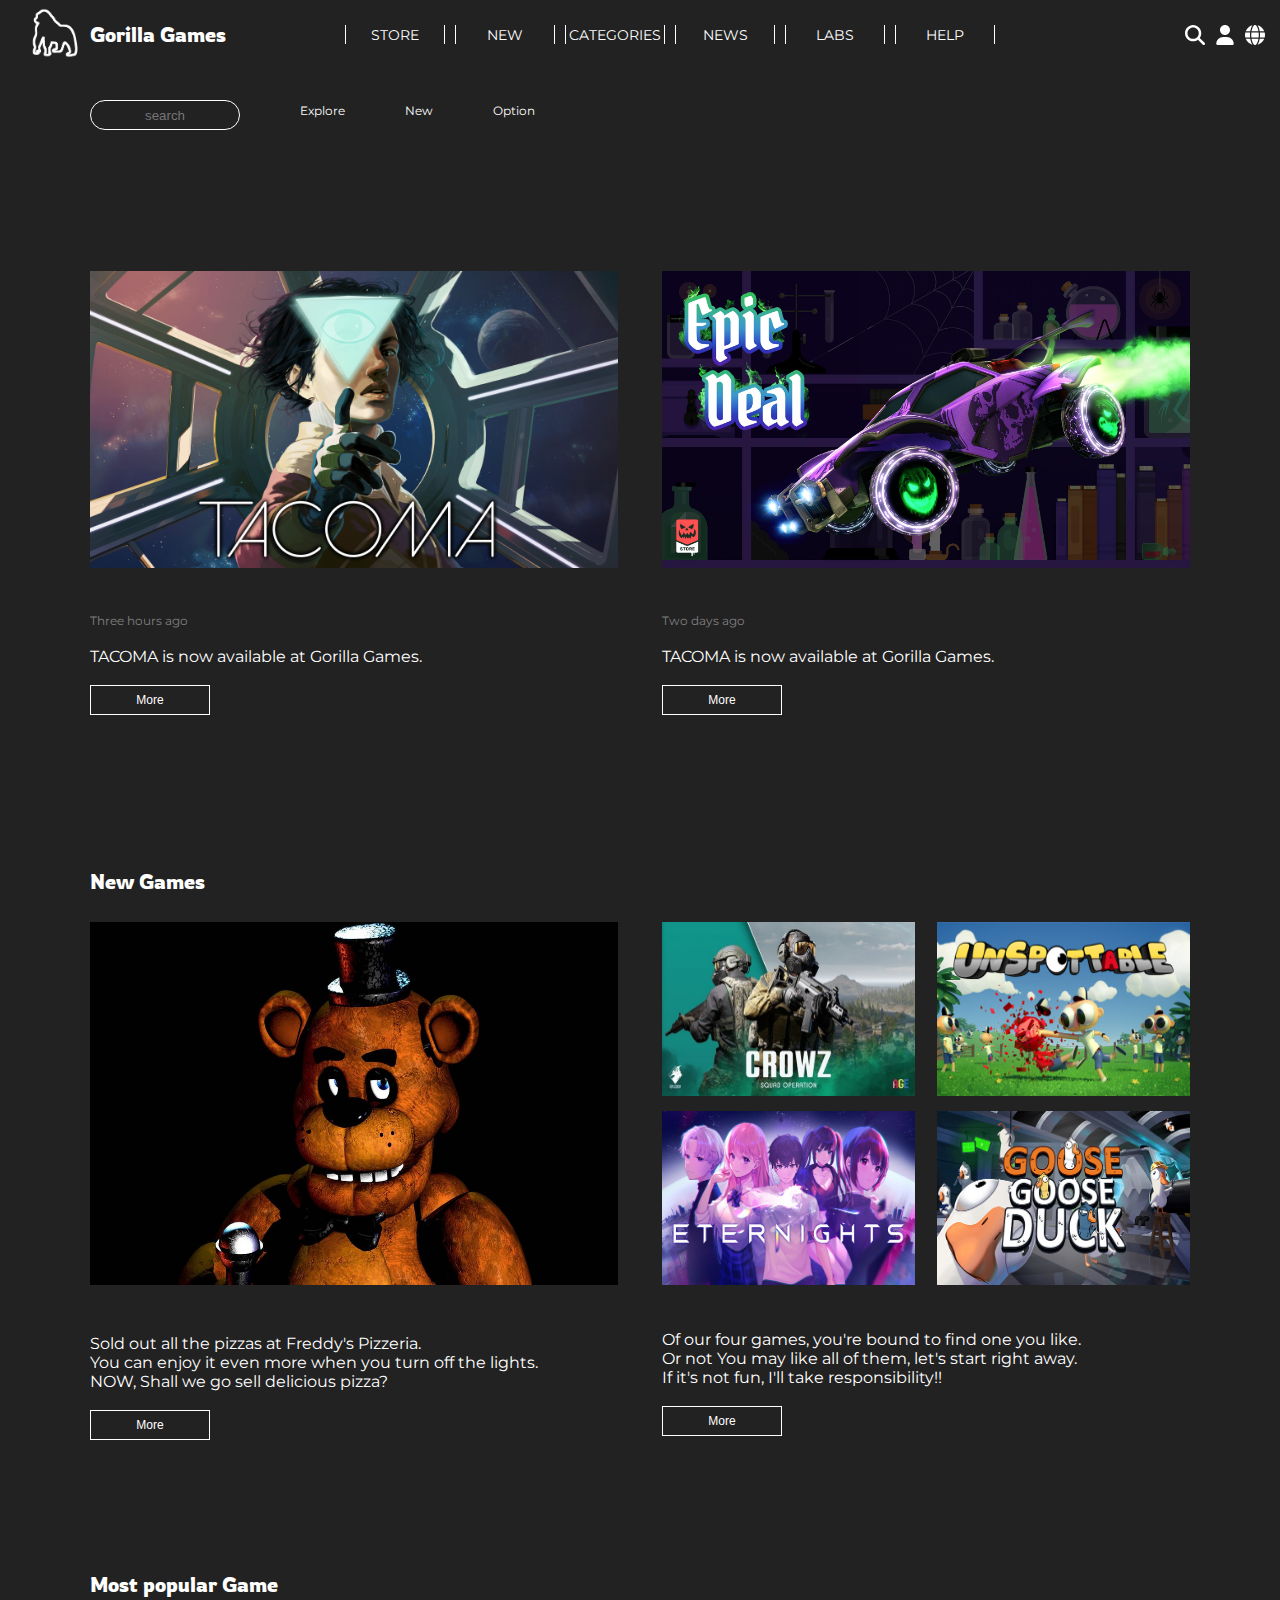
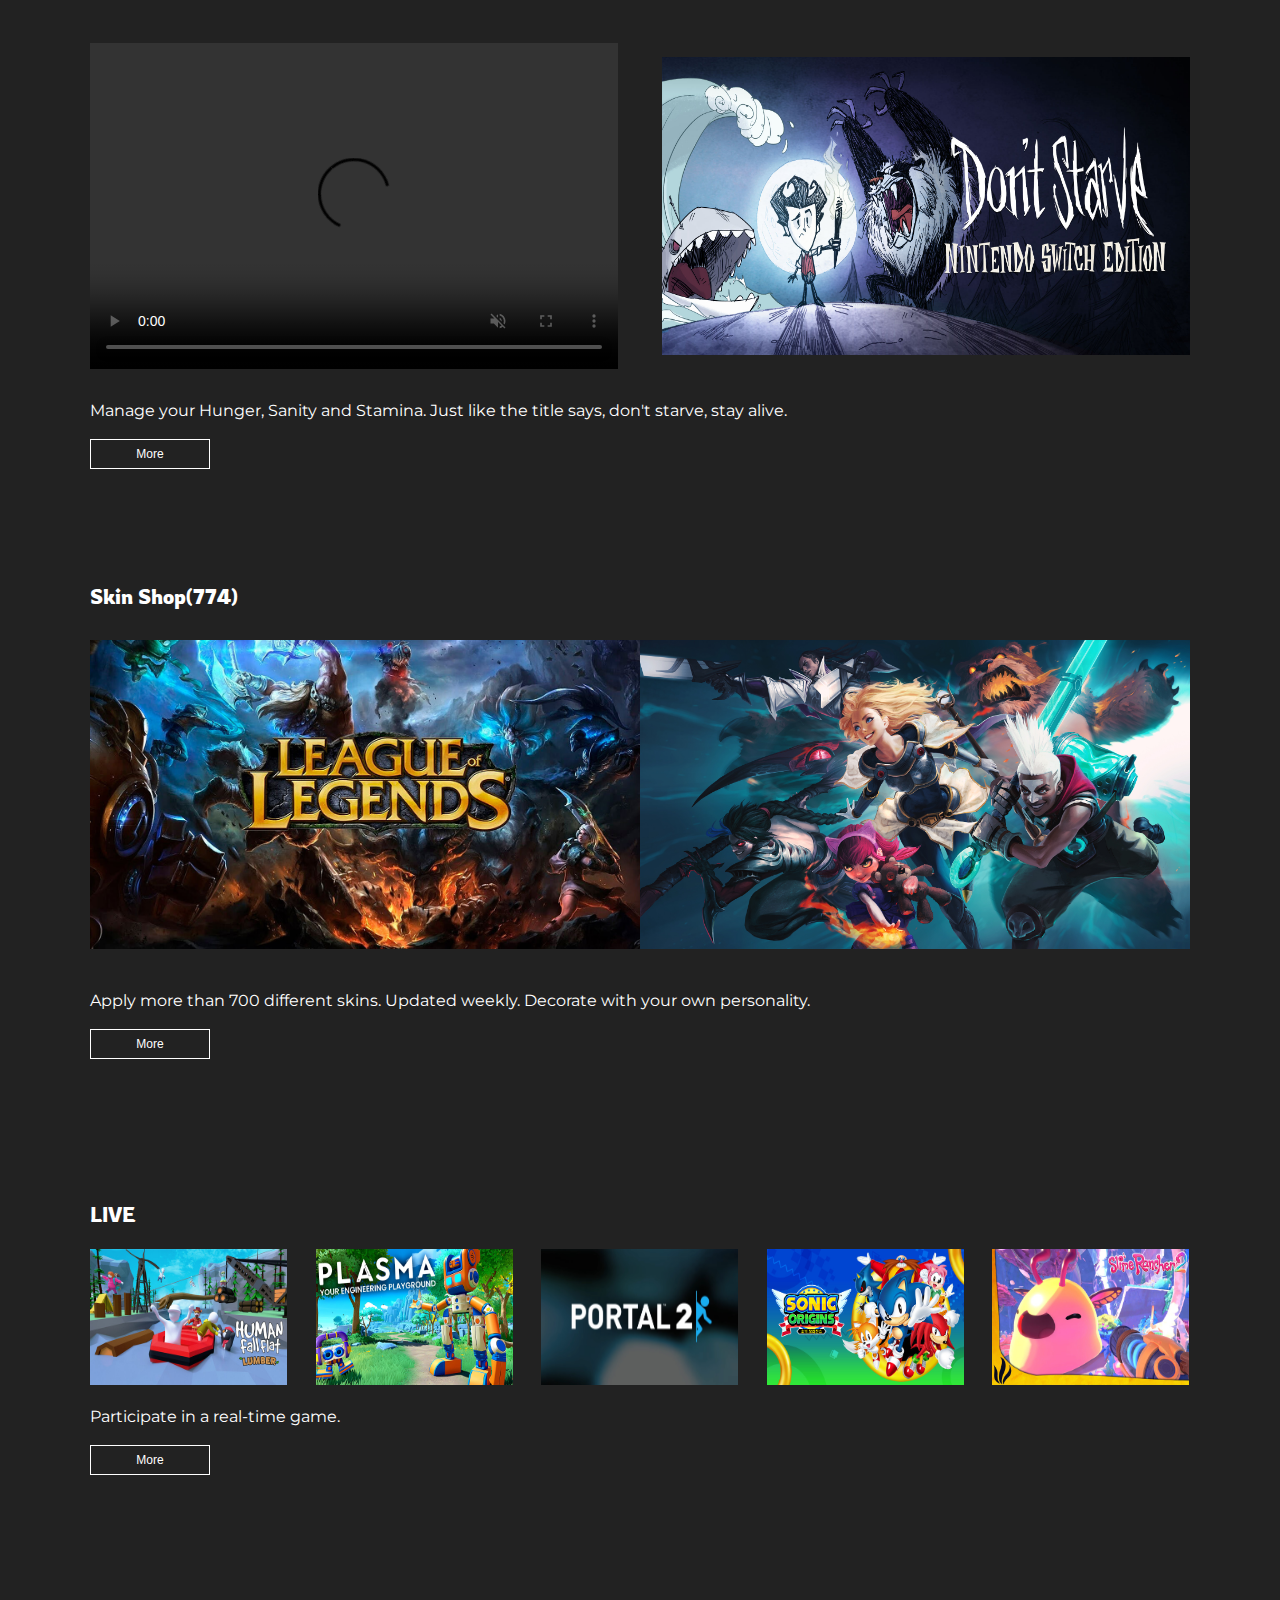
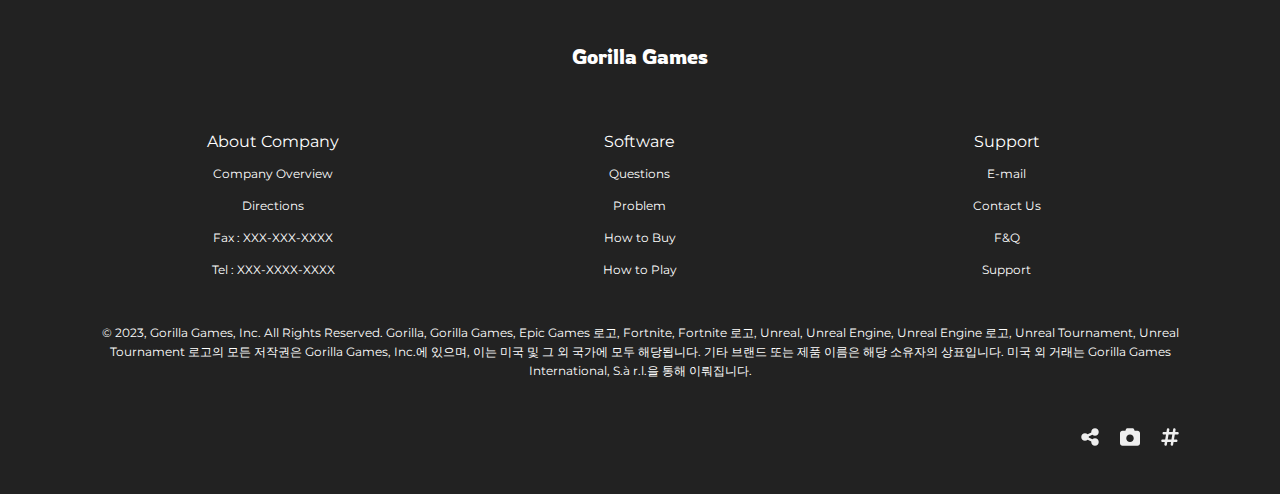
==== index.html @ e93c0b6e "20230203-2" ====
<!DOCTYPE html>
<html lang="en">

<head>
    <meta charset="UTF-8">
    <meta http-equiv="X-UA-Compatible" content="IE=edge">
    <meta name="viewport" content="width=device-width, initial-scale=1.0">
    <title>Gorilla News</title>
    <link rel="preconnect" href="https://fonts.googleapis.com">
    <link rel="preconnect" href="https://fonts.gstatic.com" crossorigin>
    <link href="https://fonts.googleapis.com/css2?family=Montserrat&display=swap" rel="stylesheet">
    <link rel="stylesheet" href="./team.css/sub_news_max_320.css">
    <link rel="stylesheet" href="./team.css/sub_news_min_321.css">
    <link rel="stylesheet" href="./team.css/sub_news_min_600.css">
    <link rel="stylesheet" href="./team.css/sub_news.css">
    <link rel="stylesheet" href="team.css/sud.css">
    <link rel="stylesheet" href="./team.css/common.css">
    <script src="https://ajax.aspnetcdn.com/ajax/jQuery/jquery-3.6.0.min.js"></script>
    <script src="js/sub1.js"></script>
</head>

<body>

    <header>
        <div id="headerlogo">
            <a href="#" >
                <img src="img/logoo.png" alt="gorilla" id="logo">
            </a>
            <a href="#" >
                <p class="head_20 logotitle">Gorilla Games</p>
            </a>
        </div>
        <ul>
            <li class="topmenu">
                <a href="#" class="mainW_16 hoverB">STORE</a>
            </li>
            <li  class="topmenu">
                <a href="#" class="mainW_16 hoverB">NEW</a>
                <ul class="hiddenmenu mainB_16">
                    <li>Sale</li>
                    <li>Event</li>
                    <li>Recommend</li>
                </ul>
            </li>
            <li class="topmenu">
                <a href="#" class="mainW_16 hoverB">CATEGORIES</a>
                <ul class="hiddenmenu mainB_16">
                    <li>2D</li>
                    <li>3D</li> 
                    <li>Action</li>
                    <li>RPG</li>
                    <li>Casual</li>
                    <li>Simulation</li>
                    <li>SNG</li>
                    <li>TCG</li>
                    <li>AOS</li>
                </ul>
            </li>
            <li class="topmenu">
                <a href="#" class="mainW_16 hoverB">NEWS</a>
            </li>
            <li class="topmenu">
                <a href="#" class="mainW_16 hoverB">LABS</a>
            </li>
            <li class="topmenu">
                <a href="#" class="mainW_16 hoverB">HELP</a>
                <ul class="hiddenmenu mainB_16">
                    <li>Contact us</li>
                    <li>E-mail</li>
                    <li>Support</li>
                </ul>
            </li>
        </ul>


        <div id="headericon">
            <svg xmlns="http://www.w3.org/2000/svg" viewBox="0 0 512 512"><!--! Font Awesome Pro 6.2.1 by @fontawesome - https://fontawesome.com License - https://fontawesome.com/license (Commercial License) Copyright 2022 Fonticons, Inc. --><path d="M352 256c0 22.2-1.2 43.6-3.3 64H163.3c-2.2-20.4-3.3-41.8-3.3-64s1.2-43.6 3.3-64H348.7c2.2 20.4 3.3 41.8 3.3 64zm28.8-64H503.9c5.3 20.5 8.1 41.9 8.1 64s-2.8 43.5-8.1 64H380.8c2.1-20.6 3.2-42 3.2-64s-1.1-43.4-3.2-64zm112.6-32H376.7c-10-63.9-29.8-117.4-55.3-151.6c78.3 20.7 142 77.5 171.9 151.6zm-149.1 0H167.7c6.1-36.4 15.5-68.6 27-94.7c10.5-23.6 22.2-40.7 33.5-51.5C239.4 3.2 248.7 0 256 0s16.6 3.2 27.8 13.8c11.3 10.8 23 27.9 33.5 51.5c11.6 26 21 58.2 27 94.7zm-209 0H18.6C48.6 85.9 112.2 29.1 190.6 8.4C165.1 42.6 145.3 96.1 135.3 160zM8.1 192H131.2c-2.1 20.6-3.2 42-3.2 64s1.1 43.4 3.2 64H8.1C2.8 299.5 0 278.1 0 256s2.8-43.5 8.1-64zM194.7 446.6c-11.6-26-20.9-58.2-27-94.6H344.3c-6.1 36.4-15.5 68.6-27 94.6c-10.5 23.6-22.2 40.7-33.5 51.5C272.6 508.8 263.3 512 256 512s-16.6-3.2-27.8-13.8c-11.3-10.8-23-27.9-33.5-51.5zM135.3 352c10 63.9 29.8 117.4 55.3 151.6C112.2 482.9 48.6 426.1 18.6 352H135.3zm358.1 0c-30 74.1-93.6 130.9-171.9 151.6c25.5-34.2 45.2-87.7 55.3-151.6H493.4z"/></svg>
            <svg xmlns="http://www.w3.org/2000/svg" viewBox="0 0 448 512"><!--! Font Awesome Pro 6.2.1 by @fontawesome - https://fontawesome.com License - https://fontawesome.com/license (Commercial License) Copyright 2022 Fonticons, Inc. --><path d="M224 256c70.7 0 128-57.3 128-128S294.7 0 224 0S96 57.3 96 128s57.3 128 128 128zm-45.7 48C79.8 304 0 383.8 0 482.3C0 498.7 13.3 512 29.7 512H418.3c16.4 0 29.7-13.3 29.7-29.7C448 383.8 368.2 304 269.7 304H178.3z"/></svg>
            <svg xmlns="http://www.w3.org/2000/svg" viewBox="0 0 512 512"><!--! Font Awesome Pro 6.2.1 by @fontawesome - https://fontawesome.com License - https://fontawesome.com/license (Commercial License) Copyright 2022 Fonticons, Inc. --><path d="M416 208c0 45.9-14.9 88.3-40 122.7L502.6 457.4c12.5 12.5 12.5 32.8 0 45.3s-32.8 12.5-45.3 0L330.7 376c-34.4 25.2-76.8 40-122.7 40C93.1 416 0 322.9 0 208S93.1 0 208 0S416 93.1 416 208zM208 352c79.5 0 144-64.5 144-144s-64.5-144-144-144S64 128.5 64 208s64.5 144 144 144z"/></svg>
        </div>
        <div id="minimenu">
            <div>
                <img src="img/Hicon1.png" alt="home">
                <p class="mainW_12">HOME</p>
            </div>
            <div>
                <img src="img/Hicon14.png" alt="home">
                <p class="mainW_12">SHOP</p>
            </div>
            <div>
                <img src="img/Hicon8.png" alt="home">
                <p class="mainBl_12">NEWS</p>
            </div>
            <div>   
                <img src="img/Hicon4.png" alt="home">
                <p class="mainW_12">SETTING</p>
            </div>
            <div>   
                <img src="img/Hicon12.png" alt="home">
                <p class="mainW_12">MENU</p>
            </div>
        </div>

    </header>

    <div id="event">
        <div class="container">

            
     
        <!-- 게임 타이틀 -->
        <div id="sec1">
            <div class="sec1div1">
                <div>
                    <input type="text" placeholder="search">
                    <ul>
                        <li><a href="#" class="mainW_12">Explore</a></li>
                        <li><a href="#" class="mainW_12">New</a></li>
                        <li><a href="#" class="mainW_12">Option</a></li>
                    </ul>
                </div>
                
        </div>

       
           
            
            <div id="arr">
                <article><img src="img/game1.jpg" alt="">
                    <p>Three hours ago</p> <br>
                    <span>TACOMA is now available at Gorilla Games.</span> <br> <br>
                    <div class="mspan">
                    <button>More</button>
                </div>
                </article>

                <article> <img src="img/game2.jpg" alt="">
                    <p>Two days ago</p> <br>
                    <span>TACOMA is now available at Gorilla Games.</span> <br> <br>
                    <div class="mspan">
                        <button>More</button>
                    </div>
                </article>
            </div>
        </div>

    </div>
    </div>
    <div id="box">
        <div class="container1">
            <!--  -->
            <div class="ex">
                <div class="exp">
                    New Games
                </div>
                <div class="ex1">
                    <img src="img/ex2.jpg" alt="">
                    <div class="expp">Sold out all the pizzas at Freddy's Pizzeria.
                        <br>You can enjoy it even more when you turn off the lights. <br> NOW, Shall we go sell delicious pizza?
                        <br><br><button>More</button>
                    </div>
                </div>
            
                <div class="exx">
                    <ul>
                        <li><img src="img/gun.jpg" alt=""></li>
                        <li><img src="img/h.jpg" alt=""></li>
                        <li><img src="img/hh.jpg" alt=""></li>
                        <li><img src="img/ggd.jpg" alt=""></li>
                    </ul>
                    <div class="expp"> Of our four games, you're bound to find one you like. <br> Or not
                        You may like all of them, let's start right away. <br> If it's not fun, I'll take
                        responsibility!!<br><br><button>More</button> </div>
            
                </div>
            
            </div>
            <!-- 굶지마 -->
         
            <div class="Ex">
                <div class="Exp">
                    Most popular Game
               </div>
          
               <div class="video">
                <video src="video/Don'tStarveTogether.mp4" loop muted autoplay controls></video>
                <div class="dont">
                    <img src="img/dont.jpg" alt="">
                </div>
                </div>
                <div class="Expp">
                    Manage your Hunger, Sanity and Stamina.
                    Just like the title says, don't starve, stay alive.
                     <br><br><button>More</button></div>
            </div>

            <!-- skin -->
            <div class="Ec">
            <P>Skin Shop(774)</P>
            <div class="EX">
                <div class="skin"><img src="img/skin.jpg" alt=""></div>
                <div class="skin2"><img src="img/skin2.jpg" alt=""></div>
                
            </div>
          <div class="Ecpp">Apply more than 700 different skins.
               Updated weekly. Decorate with your own personality.  <br><br><button>More</button></div> 
             </div>
            <!--  featured stream -->

            <div class="aaa">
            
            <div class="Fs">
               <p> LIVE</p>
                <div><img src="img/fall.jpg" alt=""></div>
                <!-- <p>Live:TEKKEN7 SEASON4</p> -->
             
                   

                
                <div ><img src="img/plas.jpg" alt=""></div>
                <!-- <p>Live:Monster Hunter</p> -->
                <div><img src="img/portal.jpeg" alt=""></div>
                <!-- <p>Live:Horizon Zero DAWN</p> -->
                <div><img src="img/so.jpg" alt=""></div>
                <!-- <p>Live:The Crew Tm2 RACE</p> -->
                <div ><img src="img/slime.jpg" alt=""></div>
                <!-- <p>Live:EA SPORTS FIFA22</p> -->
            </div>
            </div>
           <div class="Lpp">Participate in a real-time game. <br><br><button>More</button></div>
        </div>
        </div>
        </div>
    </div>

 <!-- 푸터 -->
 <footer>
    <div>
        <div>
            <span class="head_20">Gorilla Games</span>
        </div>
        <ul class="mainW_16">
            <li>About Company
                <ul class="mainW_12">
                    <li class="hoverB">Company Overview</li>
                    <li class="hoverB">Directions</li>
                    <li>Fax : XXX-XXX-XXXX</li>
                    <li>Tel : XXX-XXXX-XXXX</li>
                </ul>
            </li>
            <li>Software
                <ul class="mainW_12">
                    <li class="hoverB">Questions</li>
                    <li class="hoverB">Problem</li>
                    <li class="hoverB">How to Buy</li>
                    <li class="hoverB">How to Play</li>
                </ul>
            </li>
            <li>Support
                <ul class="mainW_12">
                    <li class="hoverB">E-mail</li>
                    <li class="hoverB">Contact Us</li>
                    <li class="hoverB">F&Q</li>
                    <li class="hoverB">Support</li>
                </ul>
            </li>
        </ul>
        <p class="mainW_12">© 2023, Gorilla Games, Inc. All Rights Reserved. Gorilla, Gorilla Games, Epic Games 로고, Fortnite, Fortnite 로고, Unreal, Unreal Engine, Unreal Engine 로고, Unreal Tournament, Unreal Tournament 로고의 모든 저작권은 Gorilla Games, Inc.에 있으며, 이는 미국 및 그 외 국가에 모두 해당됩니다. 기타 브랜드 또는 제품 이름은 해당 소유자의 상표입니다. 미국 외 거래는 Gorilla Games International, S.à r.l.을 통해 이뤄집니다.   </p>
        <div>
            <svg xmlns="http://www.w3.org/2000/svg" viewBox="0 0 448 512"><!--! Font Awesome Pro 6.2.1 by @fontawesome - https://fontawesome.com License - https://fontawesome.com/license (Commercial License) Copyright 2022 Fonticons, Inc. --><path d="M181.3 32.4c17.4 2.9 29.2 19.4 26.3 36.8L197.8 128h95.1l11.5-69.3c2.9-17.4 19.4-29.2 36.8-26.3s29.2 19.4 26.3 36.8L357.8 128H416c17.7 0 32 14.3 32 32s-14.3 32-32 32H347.1L325.8 320H384c17.7 0 32 14.3 32 32s-14.3 32-32 32H315.1l-11.5 69.3c-2.9 17.4-19.4 29.2-36.8 26.3s-29.2-19.4-26.3-36.8l9.8-58.7H155.1l-11.5 69.3c-2.9 17.4-19.4 29.2-36.8 26.3s-29.2-19.4-26.3-36.8L90.2 384H32c-17.7 0-32-14.3-32-32s14.3-32 32-32h68.9l21.3-128H64c-17.7 0-32-14.3-32-32s14.3-32 32-32h68.9l11.5-69.3c2.9-17.4 19.4-29.2 36.8-26.3zM187.1 192L165.8 320h95.1l21.3-128H187.1z"/></svg>
            <svg xmlns="http://www.w3.org/2000/svg" viewBox="0 0 512 512"><!--! Font Awesome Pro 6.2.1 by @fontawesome - https://fontawesome.com License - https://fontawesome.com/license (Commercial License) Copyright 2022 Fonticons, Inc. --><path d="M149.1 64.8L138.7 96H64C28.7 96 0 124.7 0 160V416c0 35.3 28.7 64 64 64H448c35.3 0 64-28.7 64-64V160c0-35.3-28.7-64-64-64H373.3L362.9 64.8C356.4 45.2 338.1 32 317.4 32H194.6c-20.7 0-39 13.2-45.5 32.8zM256 384c-53 0-96-43-96-96s43-96 96-96s96 43 96 96s-43 96-96 96z"/></svg>
            <svg xmlns="http://www.w3.org/2000/svg" viewBox="0 0 448 512"><!--! Font Awesome Pro 6.2.1 by @fontawesome - https://fontawesome.com License - https://fontawesome.com/license (Commercial License) Copyright 2022 Fonticons, Inc. --><path d="M352 224c53 0 96-43 96-96s-43-96-96-96s-96 43-96 96c0 4 .2 8 .7 11.9l-94.1 47C145.4 170.2 121.9 160 96 160c-53 0-96 43-96 96s43 96 96 96c25.9 0 49.4-10.2 66.6-26.9l94.1 47c-.5 3.9-.7 7.8-.7 11.9c0 53 43 96 96 96s96-43 96-96s-43-96-96-96c-25.9 0-49.4 10.2-66.6 26.9l-94.1-47c.5-3.9 .7-7.8 .7-11.9s-.2-8-.7-11.9l94.1-47C302.6 213.8 326.1 224 352 224z"/></svg>
        </div>
    </div>

</body>

</html>
---- team.css/sub_news_max_320.css ----
@charset "utf-8";


@media screen and (max-width:320px) {
 
        /* 섹션1 */
        #sec1 {
            width: 100%;
            background-color: #222;
            display: flex;
            flex-wrap: wrap;
            justify-content: center;
            align-items: center;
        }
    
        .sec1div1 {
            width: 100%;
            height: auto;
            background-color: #222;
        }
    
        .sec1div1>div:first-child {
            display: flex;
            margin-top: 30px
        }
    
        .sec1div1>div>input {
            width: 150px;
            height: 30px;
            border: 1px solid white;
            background-color: rgba(255, 255, 255, 0);
            border-radius: 15px;
            color: white;
            text-align: center;
        }
    
        .sec1div1>div>ul {
            display: flex;
            margin: 0px 30px;
        }
    
        .sec1div1>div>ul>li {
            margin: 0px 30px;
        }
    
        .sec1div1>div:nth-child(2) {
            margin: 30px;
        }
        .sec1div1>div>ul>li{
            margin:0px 10px;
        }
        .sec1div1>div>input{
            width:110px; 
        }
        .sec1div1>div>ul{
            display: flex;
            margin:0px 10px;
        }
        .sec1div1>div:first-child{
            margin:10px 20px;
        }
    
        #event {
            width: 100%;
            height: 740px;
            background-color: #222222;
            position: relative;
        }
    
        .container {
            width: 100%;
            height: 100%;
            margin: 0 auto;
            padding-top: 70px;
        }
    
        .container1 {
            width: 100%;
            height: 1405px;
            margin: 0 auto;
            /* display: flex; */
        }
    
        .e {
            width: 100%;
            height: 64px;
    
    
        }
    
        .search {
            width: 10%;
            height: 34px;
            background-color: #666666;
            margin: 0.7%;
            position: absolute;
            border-radius: 52px;
            opacity: 0.8;
            margin: 32px 0px 0px 2px;
        }
    
    
    
        .search img {
            width: 18%;
            height: 109%;
        }
    
        .e ul {
            display: flex;
            justify-content: center;
            justify-content: space-evenly;
            padding: 3.5% 45% 0% 14%;
        }
    
        .e ul li {
            color: #fff;
        }
    
        #arr {
            width: 100%;
            height: 530px;
            display: flex;
            justify-content: space-between;
            align-items: center;
        }
    
        .e p {
            margin-top: 30px;
            color: #fff;
            font-size: 12px;
            margin-left: 1.5%
        }
    
        #arr article {
            width: 48%;
        }
    
        article img {
            width: 100%;
            height: 100%;
        }
    
        #arr p {
            margin-top: 30px;
            color: gray;
            font-size: 11px;
        }
    
        #arr span {
            margin-top: 30px;
            color: #fff;
            font-size: 12px;
        }
    
        .mspan span {
            font-size: 11px;
        }
    
        #box {
            width: 100%;
            height: 1443px;
            background-color: #222222;
        }
    
        .ex {
            width: 100%;
            height: 11%;
            display: flex;
            flex-wrap: wrap;
            justify-content: space-between;
            align-items: center;
        }
    
        .exp {
            color: #fff;
            font-size: 12px;
            width: 100%;
            margin-bottom: 30px;
        }
    
        .ex1 {
            width: 48%;
            height: 90%;
        }
    
        .ex1 img {
            width: 100%;
            height: 100%;
        }
    
        .exx {
            width: 48%;
            height: 90%;
        }
    
        .exx ul {
            width: 100%;
            height: 100%;
            display: flex;
            flex-wrap: wrap;
            justify-content: space-between;
            align-content: space-between;
        }
    
        .exx li {
            width: 48%;
            height: 48%;
        }
    
        .exx li img {
            width: 100%;
            height: 100%;
        }
    
        .Ex {
            width: 100%;
            height: 403px;
            margin-top: 15%;
            flex-wrap: wrap;
            justify-content: space-between;
            align-items: center;
            display: flex;
            
        }
    
        .video {
            width: 100%;
            height: 403px;
            flex-wrap: wrap;
            justify-content: space-between;
            align-items: center;
            display: flex;
        }
    
        .video video {
            width: 50%;
            height: 326px;
        }
    
        .Ex2 {
            width: 100%;
            height: 77%;
            margin: 0% 0% 0% 9%;
            align-self: center;
        }
    
        .Ex3 {
            width: 100%;
            height: 77%;
            margin: 0% 8% 0% 7%;
            align-self: center;
        }
    
        .Ex3 img {
            width: 100%;
            height: 100%;
            margin: 0% 8% 0% 0%;
            align-self: center;
        }
    
        .dont {
            width: 50%;
    height: 403px;
    flex-wrap: wrap;
    justify-content: space-between;
    align-items: center;
    display: flex;
        }
    
        .dont img {
            display: flex;
            flex-wrap: wrap;
            justify-content: space-between;
            align-items: center;
            width: 100%;
        }
    
        .EX {
            width: 100%;
            height: 60%;
            margin-top: 11px;
            display: flex;
            align-items: center;
        }
    
        .Ex p {
            font-size: 12px;
            color: #FFF;
            width: 100%;
            margin-bottom: -13%;
        }
        .skin {
            width: 52%;
            height: 100%;
        }
    
        .skin2 {
            width: 52%;
            height: 100%;
        }
    
        .Fs {
            width: 100%;
            height: 147px;
            margin-top: 75px;
            display: flex;
            align-items: center;
            justify-content: space-between;
            flex-wrap: wrap;
        }
       
        .a {
            width: 100%;
            color: #FFF;
            font-size: 12px;
            margin-bottom: -4%;
            margin-top: 6%;
        }
    
        .aaa {
            margin-top: 30%;
            width: 1100px;
        }
    
        .Fs div {
            width: 25%;
            height: 136px;
            margin: 0% -8% 0% 0%;
        }
    
        .Fs img {
            width: 68%;
            height: 109px;
            padding: -16% 0% 0% 0%;
        }
    
        .Fs p {
            text-align: center;
            margin: 2% -1% -7% -43%;
            float: left;
            font-size: 12px;
            width: 100%;
            height: 29%;
            color: #FFF;
        }
    
        .Ec {
            width: 100%;
            margin-top: 142px;
        }
        .Ec img{
            width: 100%;
        }
    
        .Ec p {
            width: 100%;
            color: #fff;
            font-size: 12px;
            margin-bottom: 2%;
        }
    
    }
---- team.css/sub_news_min_321.css ----
@charset "utf-8";


@media screen and (min-width:321px) {

    /* 섹션1 */
    #sec1 {
        width: 100%;
        background-color: #222;
        display: flex;
        flex-wrap: wrap;
        justify-content: center;
        align-items: center;
    }

    .sec1div1 {
        width: 1100px;
        height: auto;
        background-color: #222;
    }

    .sec1div1>div:first-child {
        display: flex;
        margin-top: 30px
    }

    .sec1div1>div>input {
        width: 150px;
        height: 30px;
        border: 1px solid white;
        background-color: rgba(255, 255, 255, 0);
        border-radius: 15px;
        color: white;
        text-align: center;
    }

    .sec1div1>div>ul {
        display: flex;
        margin: 0px 30px;
    }

    .sec1div1>div>ul>li {
        margin: 0px 30px;
    }

    .sec1div1>div:nth-child(2) {
        margin: 30px;
    }
    .sec1div1{
        width: 100%;
    }
    .sec1div1>div>ul>li{
        margin:0px 10px;
    }
    .sec1div1>div>input{
        width:110px; 
    }
    .sec1div1>div>ul{
        display: flex;
        margin:0px 20px;
    }

    #event {
        width: 100%;
        height: 740px;
        background-color: #222222;
        position: relative;
    }

    .container {
        width: 100%;
        height: 100%;
        margin: 0 auto;
        padding-top: 70px;
    }

    .container1 {
        width: 100%;
        height: 1405px;
        margin: 0 auto;
    }

    .e {
        width: 100%;
        height: 64px;


    }

    .search {
        width: 10%;
        height: 34px;
        background-color: #666666;
        margin: 0.7%;
        position: absolute;
        border-radius: 52px;
        opacity: 0.8;
        margin: 32px 0px 0px 2px;
    }



    .search img {
        width: 18%;
        height: 109%;
    }

    .e ul {
        display: flex;
        justify-content: center;
        justify-content: space-evenly;
        padding: 3.5% 45% 0% 14%;
    }

    .e ul li {
        color: #fff;
    }

    #arr {
        width: 100%;
        height: 610px;
        display: flex;
        justify-content: space-between;
        align-items: center;
    }

    .e p {
        margin-top: 30px;
        color: #fff;
        font-size: 12px;
        margin-left: 1.5%
    }

    #arr article {
        width: 48%;
    }

    article img {
        width: 100%;
        height: 100%;
    }

    #arr p {
        margin-top: 30px;
        color: gray;
        font-size: 12px;
    }

    #arr span {
        margin-top: 30px;
        color: #fff;
        font-size: 12px;
    }

    .mspan button {
        width: 86px;
        height: 30px;
        border: 1px solid white;
        color: white;
        font-size: 12px;
        background-color: #222222;
    }

    #box {
        width: 100%;
        height: 2674px;
        background-color: #222222;
    }

    .ex {
        width: 100%;
        height: 222px;
        display: flex;
        flex-wrap: wrap;
        justify-content: space-between;
        align-items: center;
    }

    .exp {
        color: #fff;
        font-size: 20px;
        width: 100%;
        font-family: 'Rowdies', cursive;
        line-height: 59px;
        margin-top: -20px;
    }

    .expp {
        color: #FFF;
        font-size: 12px;
        margin-top: 24px;
    }

    .expp button {
        width: 86px;
        height: 30px;
        border: 1px solid white;
        color: white;
        font-size: 12px;
        background-color: #222222;
    }

    .ex1 {
        width: 48%;
        height: 100%;
    }

    .ex1 img {
        width: 100%;
        height: 100%;
    }

    .exx {
        width: 48%;
        height: 100%;
    }

    .exx ul {
        width: 100%;
        height: 100%;
        display: flex;
        flex-wrap: wrap;
        justify-content: space-between;
        align-content: space-between;
    }

    .exx li {
        width: 48%;
        height: 48%;
    }

    .exx li img {
        width: 100%;
        height: 100%;
    }

    .Ex {
        width: 100%;
        margin-top: 341px;
        flex-wrap: wrap;
        justify-content: space-between;
        align-content: flex-start;
        display: flex;
    }
    .Exp {
        font-size: 20px;
        color: #FFF;
        width: 100%;
        font-family: 'Rowdies', cursive;
    }
    .Expp {
        color: #FFF;
        font-size: 12px;
        margin-top: 21px;
    }

    .Expp button {
        width: 93px;
        height: 30px;
        border: 1px solid white;
        color: white;
        font-size: 12px;
        background-color: #222222;
    }
    .video {
        width: 100%;
        flex-wrap: wrap;
        justify-content: space-between;
        display: flex;
        margin-top: 23px;
    }

    .video video {
        width: 47%;
    }

    .Ex2 {
        width: 100%;
        height: 77%;
        margin: 0% 0% 0% 9%;
        align-self: center;
    }

    .Ex3 {
        width: 100%;
        height: 77%;
        margin: 0% 8% 0% 7%;
        align-self: center;
    }

    .Ex3 img {
        width: 100%;
        height: 100%;
        margin: 0% 8% 0% 0%;
        align-self: center;
    }

    .dont {
        width: 53%;
        flex-wrap: wrap;
        justify-content: space-between;
        align-items: center;
        display: flex;
    }

    .dont img {
        display: flex;
        flex-wrap: wrap;
        justify-content: space-between;
        align-items: center;
        width: 100%;
    }

    .EX {
        width: 100%;
        height: 60%;
        margin-top: 22px;
        display: flex;
        align-items: center;
    }


    .skin {
        width: 52%;
        height: 100%;
    }

    .skin2 {
        width: 52%;
        height: 100%;
    }
    .aaa{
        width: 100%;
        height: auto;
    }
    .Fs {
        width: 100%;
        height: auto;
        margin-top: 147px;
        display: flex;
        align-items: center;
        justify-content: center;
        flex-wrap: wrap;
    }
    .Fs>p{
        display: block;
        width: 100%;
    }
    
    .Lpp {
        color: #fff;
        font-size: 12px;
        text-align: center;
    }

    .Lpp button{
        width: 93px;
        height: 30px;
        border: 1px solid white;
        color: white;
        font-size: 12px;
        background-color: #222222;  
    }

    .a {
        width: 100%;
        color: #FFF;
        font-size: 12px;
    }
    
    .a p {
        color: #fff;
        font-size: 20px;
        width: 100%;
        font-family: 'Rowdies', cursive;
    }

    .aaa {
        width: 100%;
    }

    .Fs div {
        width: 400px;
        height: auto;
    }

    .Fs img {
        width: 100%;
        height: auto;
    }

    .Fs p {
        font-family: 'Rowdies', cursive;
        font-size: 20px;
        color: #FFF; 
        text-align: center;
        margin-bottom: 22px;
    }

    .Ec {
        width: 100%;
        margin-top: 142px;
    }

    .Ec img {
        width: 100%;
    }

    .Ecpp{
        margin-top: 18px;
        color: #fff;
        font-size: 12px;
    }

    .Ecpp button{
        width: 93px;
    height: 30px;
    border: 1px solid white;
    color: white;
    font-size: 12px;
    background-color: #222222;  
    }

    .Ec p {
        color: #fff;
        font-size: 20px;
        width: 100%;
        font-family: 'Rowdies', cursive;
    }

}
---- team.css/sub_news_min_600.css ----
@charset "utf-8";


@media screen and (min-width:600px) and (max-width:1099px) {

    /* 섹션1 */
    #sec1 {
        width: 100%;
        background-color: #222;
        display: flex;
        flex-wrap: wrap;
        justify-content: center;
        align-items: center;
    }

    .sec1div1 {
        width: 1100px;
        height: auto;
        background-color: #222;
    }

    .sec1div1>div:first-child {
        display: flex;
        margin-top: 30px
    }

    .sec1div1>div>input {
        width: 150px;
        height: 30px;
        border: 1px solid white;
        background-color: rgba(255, 255, 255, 0);
        border-radius: 15px;
        color: white;
        text-align: center;
    }

    .sec1div1>div>ul {
        display: flex;
        margin: 0px 30px;
    }

    .sec1div1>div>ul>li {
        margin: 0px 30px;
    }

    .sec1div1>div:nth-child(2) {
        margin: 30px;
    }
    .sec1div1{
        width: 100%;
    }
    .sec1div1>div>ul>li{
        margin:0px 20px;
    }
    .sec1div1>div>input{
        width:150px; 
    }
    .sec1div1>div>ul{
        display: flex;
        margin:0px 30px;
    }

    #event {
        width: 100%;
        height: 740px;
        background-color: #222222;
        position: relative;
    }

    .container {
        width: 100%;
        height: 100%;
        margin: 0 auto;
        padding-top: 70px;
    }

    .container1 {
        width: 100%;
        height: 1405px;
        margin: 0 auto;
        /* display: flex; */
    }

    .e {
        width: 100%;
        height: 64px;


    }

    .search {
        width: 10%;
        height: 34px;
        background-color: #666666;
        margin: 0.7%;
        position: absolute;
        border-radius: 52px;
        opacity: 0.8;
        margin: 32px 0px 0px 2px;
    }



    .search img {
        width: 18%;
        height: 109%;
    }

    .e ul {
        display: flex;
        justify-content: center;
        justify-content: space-evenly;
        padding: 3.5% 45% 0% 14%;
    }

    .e ul li {
        color: #fff;
    }

    #arr {
        width: 100%;
        height: 530px;
        display: flex;
        justify-content: space-between;
        align-items: center;
    }

    .e p {
        margin-top: 30px;
        color: #fff;
        font-size: 12px;
        margin-left: 1.5%
    }

    #arr article {
        width: 48%;
    }

    article img {
        width: 100%;
        height: 100%;
    }

    #arr p {
        margin-top: 30px;
        color: gray;
        font-size: 12px;
    }

    #arr span {
        margin-top: 30px;
        color: #fff;
        font-size: 12px;
    }

    .mspan button {
        width: 86px;
        height: 30px;
        border: 1px solid white;
        color: white;
        font-size: 12px;
        background-color: #222222;
    }

    #box {
        width: 100%;
        height: 1871px;
        background-color: #222222;
    }

    .ex {
        width: 100%;
        height: 222px;
        display: flex;
        flex-wrap: wrap;
        justify-content: space-between;
        align-items: center;
    }

    .exp {
        color: #fff;
        font-size: 20px;
        width: 100%;
        font-family: 'Rowdies', cursive;
        line-height: 69px;
        margin-top: -26px;
    }

    .expp {
        color: #FFF;
        font-size: 12px;
        margin-top: 24px;
    }

    .expp button {
        width: 86px;
        height: 30px;
        border: 1px solid white;
        color: white;
        font-size: 12px;
        background-color: #222222;
    }

    .ex1 {
        width: 48%;
        height: 100%;
    }

    .ex1 img {
        width: 100%;
        height: 100%;
    }

    .exx {
        width: 48%;
        height: 100%;
    }

    .exx ul {
        width: 100%;
        height: 100%;
        display: flex;
        flex-wrap: wrap;
        justify-content: space-between;
        align-content: space-between;
    }

    .exx li {
        width: 48%;
        height: 48%;
    }

    .exx li img {
        width: 100%;
        height: 100%;
    }

    .Ex {
        width: 100%;
        margin-top: 300px;
        flex-wrap: wrap;
        justify-content: space-between;
        align-content: flex-start;
        display: flex;
    }
    .Exp {
        font-size: 20px;
        color: #FFF;
        width: 100%;
        font-family: 'Rowdies', cursive;
        /* margin-bottom: -16px; */
    }
    .Expp {
        color: #FFF;
    }

    .Expp button {
        width: 93px;
        height: 30px;
        border: 1px solid white;
        color: white;
        font-size: 12px;
        background-color: #222222;
    }
    .video {
        width: 100%;
        /* height: 403px; */
        flex-wrap: wrap;
        justify-content: space-between;
        /* align-items: center; */
        display: flex;
        margin-top: 23px;
    }

    .video video {
        width: 47%;
    }

    .Ex2 {
        width: 100%;
        height: 77%;
        margin: 0% 0% 0% 9%;
        align-self: center;
    }

    .Ex3 {
        width: 100%;
        height: 77%;
        margin: 0% 8% 0% 7%;
        align-self: center;
    }

    .Ex3 img {
        width: 100%;
        height: 100%;
        margin: 0% 8% 0% 0%;
        align-self: center;
    }

    .dont {
        width: 53%;
        flex-wrap: wrap;
        justify-content: space-between;
        align-items: center;
        display: flex;
    }

    .dont img {
        display: flex;
        flex-wrap: wrap;
        justify-content: space-between;
        align-items: center;
        width: 100%;
    }

    .EX {
        width: 100%;
        height: 60%;
        margin-top: 11px;
        display: flex;
        align-items: center;
    }


    .skin {
        width: 52%;
        height: 100%;
    }

    .skin2 {
        width: 52%;
        height: 100%;
    }

    .Fs {
        width: 100%;
        height: 147px;
        margin-top: 134px;
        display: flex;
        align-items: center;
        justify-content: space-between;
        flex-wrap: wrap;
    }
    
    .Lpp {
        margin-top: 38px;
        color: #fff;
        font-size: 12px;
        text-align: left;
    }

    .Lpp button{
        width: 93px;
    height: 30px;
    border: 1px solid white;
    color: white;
    font-size: 12px;
    background-color: #222222;  
    }

    .a {
        width: 100%;
        color: #FFF;
        font-size: 12px;
        /* margin-bottom: -4%;
        margin-top: 6%; */
    }
    
    .a p {
        color: #fff;
        font-size: 20px;
        width: 100%;
        font-family: 'Rowdies', cursive;
    }

    .aaa {
        /* margin-top: 30%; */
        width: 100%;
    }

    .Fs div {
        width: 25%;
        height: 136px;
        margin: 0% -8% 0% 0%;
    }

    .Fs img {
        width: 68%;
        height: 109px;
        padding: -16% 0% 0% 0%;
    }

    .Fs p {
        font-size: 20px;
        width: 100%;
        height: 29%;
        color: #FFF;
        font-family: 'Rowdies', cursive;
        margin-bottom: 0px;
        text-align: left;
    }

    .Ec {
        width: 100%;
        margin-top: 142px;
    }

    .Ec img {
        width: 100%;
    }

    .Ecpp{
        margin-top: 30px;
        color: #fff;
        font-size: 12px;
    }

    .Ecpp button{
        width: 93px;
    height: 30px;
    border: 1px solid white;
    color: white;
    font-size: 12px;
    background-color: #222222;  
    }

    .Ec p {
        color: #fff;
        font-size: 20px;
        width: 100%;
        font-family: 'Rowdies', cursive;
    }

}
---- team.css/sub_news.css ----
@charset "utf-8";

* {
    margin: 0;
    padding: 0;
}

body {
    font-family: 'Montserrat', sans-serif;
}

ul,
li,
ol {
    text-decoration: none;
    list-style: none;
}

@media all and (min-width:1100px) {

    /* 섹션1 */
    #sec1 {
        width: 100%;
        background-color: #222;
        display: flex;
        flex-wrap: wrap;
        justify-content: center;
        align-items: center;
    }

    .sec1div1 {
        width: 1100px;
        height: auto;
        background-color: #222;
    }

    .sec1div1>div:first-child {
        display: flex;
        margin-top: 30px
    }

    .sec1div1>div>input {
        width: 150px;
        height: 30px;
        border: 1px solid white;
        background-color: rgba(255, 255, 255, 0);
        border-radius: 15px;
        color: white;
        text-align: center;
    }

    .sec1div1>div>ul {
        display: flex;
        margin: 0px 30px;
    }

    .sec1div1>div>ul>li {
        margin: 0px 30px;
    }

    .sec1div1>div:nth-child(2) {
        margin: 30px;
    }
    .sec1div1{
        width: 1100px;
    }
    .sec1div1>div>ul>li{
        margin:0px 30px;
    }
    .sec1div1>div>input{
        width:150px; 
    }
    .sec1div1>div>ul{
        display: flex;
        margin:0px 30px;
    }

    #event {
        width: 100%;
        height: 861px;
        background-color: #222222;
        position: relative;
    }

    .container {
        width: 1100px;
        height: 100%;
        margin: 0 auto;
        padding-top: 70px;
    }

    .container1 {
        width: 1100px;
        height: 1405px;
        margin: 0 auto;
        /* display: flex; */
    }

    .e {
        width: 100%;
        height: 64px;


    }

    .search {
        width: 10%;
        height: 34px;
        background-color: #666666;
        margin: 0.7%;
        position: absolute;
        border-radius: 52px;
        opacity: 0.8;
        margin: 32px 0px 0px 2px;
    }



    .search img {
        width: 18%;
        height: 109%;
    }

    .e ul {
        display: flex;
        justify-content: center;
        justify-content: space-evenly;
        padding: 3.5% 45% 0% 14%;
    }

    .e ul li {
        color: #fff;
    }

    #arr {
        width: 100%;
        height: 725px;
        display: flex;
        justify-content: space-between;
        align-items: center;
    }

    .e p {
        margin-top: 30px;
        color: #fff;
        font-size: 12px;
        margin-left: 1.5%
    }

    #arr article {
        width: 48%;
    }

    article img {
        width: 100%;
        height: 100%;
    }

    #arr p {
        margin-top: 41px;
        color: gray;
        font-size: 12px;
    }

    #arr span {
        margin-top: 30px;
        color: #fff;
        font-size: 16px;
    }

    .mspan button {
        width: 120px;
        height: 30px;
        border: 1px solid white;
        color: white;
        font-size: 12px;
        background-color: #222222;
    }

    #box {
        width: 100%;
        height: 2333px;
        background-color: #222222;
    }

    .ex {
        width: 100%;
        height: 403px;
        display: flex;
        flex-wrap: wrap;
        justify-content: space-between;
        align-items: center;
    }

    .exp {
        color: #fff;
        font-size: 20px;
        width: 100%;
        font-family: 'Rowdies', cursive;
        line-height: 81px;
    }

    .ex1 {
        width: 48%;
        height: 90%;
    }

    .ex1 img {
        width: 100%;
        height: 100%;
    }

    .exx {
        width: 48%;
        height: 90%;
    }

    .exx ul {
        width: 100%;
        height: 100%;
        display: flex;
        flex-wrap: wrap;
        justify-content: space-between;
        align-content: space-between;
    }

    .exx li {
        width: 48%;
        height: 48%;
    }

    .exx li img {
        width: 100%;
        height: 100%;
    }

    .expp {
        color: #FFF;
        font-size: 16px;
        margin-top: 45px;
    }

    .expp button {
        width: 120px;
        height: 30px;
        border: 1px solid white;
        color: white;
        font-size: 12px;
        background-color: #222222;
    }

    .Ex {
        width: 100%;
        height: 403px;
        margin-top: 28%;
        flex-wrap: wrap;
        justify-content: space-between;
        align-items: center;
        display: flex;

    }

    .video {
        width: 1100px;
        height: 403px;
        flex-wrap: wrap;
        justify-content: space-between;
        align-items: center;
        display: flex;
    }

    .video video {
        width: 528px;
        height: 326px;
    }

    .Ex2 {
        width: 100%;
        height: 77%;
        margin: 0% 0% 0% 9%;
        align-self: center;
    }

    .Ex3 {
        width: 100%;
        height: 77%;
        margin: 0% 8% 0% 7%;
        align-self: center;
    }

    .Ex3 img {
        width: 100%;
        height: 100%;
        margin: 0% 8% 0% 0%;
        align-self: center;
    }

    .dont {
        width: 528px;
        height: 403px;
        flex-wrap: wrap;
        justify-content: space-between;
        align-items: center;
        display: flex;
    }

    .dont img {
        display: flex;
        flex-wrap: wrap;
        justify-content: space-between;
        align-items: center;
        width: 528px;
        height: 298px;
    }

    .EX {
        width: 100%;
        height: 60%;
        margin-top: 75px;
        display: flex;
        align-items: center;
    }

    .Exp {
        font-size: 20px;
        color: #FFF;
        width: 100%;
        font-family: 'Rowdies', cursive;
        margin-bottom: -16px;
    }

    .Expp {
        color: #FFF;
        font-size: 16px;
        margin-top: -6px;
    }

    .Expp button {
        width: 120px;
        height: 30px;
        border: 1px solid white;
        color: white;
        font-size: 12px;
        background-color: #222222;
    }

    .skin {
        width: 52%;
        height: 100%;
    }

    .skin2 {
        width: 52%;
        height: 100%;
    }

    .Fs {
        width: 100%;
        height: 147px;
        margin-top: 75px;
        display: flex;
        align-items: center;
        justify-content: space-between;
        flex-wrap: wrap;
    }

    .a {
        width: 100%;
        color: #FFF;
        font-size: 20px;
        margin-bottom: -4%;
        font-family: 'Rowdies', cursive;
    }

    .aaa {
        margin-top: 13%;
    }

    .Fs div {
        width: 220px;
        height: 136px;
        margin: 0% -2% 0% 0%;
    }

    .Fs img {
        width: 197px;
        height: 136px;
    }

    .Fs p {
        /* text-align: center; */
        /* margin: 2% -1% -7% -43%; */
        /* float: left; */
        /* font-size: 12px; */
        /* width: 100%; */
        /* height: 29%; */
        /* color: #FFF; */
        text-align: left;
    }

    .Ec {
        margin-top: 12%;
    }

    .Ec p {
        width: 100%;
        color: #fff;
        font-size: 20px;
        margin-bottom: -4%;
        font-family: 'Rowdies', cursive;
        margin-top: 19%;
    }

    .Ecpp {
        font-size: 16px;
        color: #FFF;
        margin-top: 38px;
    }

    .Ecpp button {
        width: 120px;
        height: 30px;
        border: 1px solid white;
        color: white;
        font-size: 12px;
        background-color: #222222;
    }

    .Lpp {
        font-size: 16px;
        color: #FFF;
        margin-top: 58px;
        text-align: left;
    }

    .Lpp button {
        width: 120px;
        height: 30px;
        border: 1px solid white;
        color: white;
        font-size: 12px;
        background-color: #222222;
    }
}
---- team.css/sud.css ----
@charset "utf-8";

/* 웹폰트 */
@import url('https://fonts.googleapis.com/css2?family=Montserrat:ital@0;1&family=Rowdies&display=swap');

/* font */
.head_20{
    font-family: 'Rowdies', cursive;
    font-size: 20px;
    color: white;
}
.head_30{
    font-family: 'Rowdies', cursive;
    font-size: 30px;
    color: white;
}
.mainB_16{
    font-family: 'Montserrat', sans-serif;
    color:#222;
    font-size: 16px;
}
.mainW_12{
    font-family: 'Montserrat', sans-serif;
    color:white;
    font-size: 12px;
}
.mainBl_12{
    font-family: 'Montserrat', sans-serif;
    color:#5cc8d8;
    font-size: 12px;
}
.mainW_16{
    font-family: 'Montserrat', sans-serif;
    color:white;
    font-size: 16px;
}
.hoverB:hover{
    color:#5cc8d8;
    cursor: pointer;
}
.blueline{
    border-bottom:1px solid #018699;
}

*{
    margin:0; padding:0;
    box-sizing: border-box;
}
ul,li,ol{
    text-decoration: none;
    list-style: none;
}
a{text-decoration: none;}


header{
    width: 100%;
    height: 70px;
    background-color: #222;
    position: fixed;
    top:0;
    left:0;
    display: flex;
    align-items: top;
    justify-content: space-between;
    z-index: 20;
}
#headerlogo{
    width: 300px;
    height: 70px;
    display: flex;
    align-items: center;
    padding-left: 50px;
}
#headerlogo>a>p{
    width: 200px;
    display: inline-block;
    line-height: 200px;
}
#logo{
    width: 50px;
    height: 50px;
    margin: 10px;
}
header>ul,#headericon{
    margin-top:25px;
}
header>ul>li{
    float: left;
    margin:0px 30px;
    width: 130px;
    text-align: center;
    border-left: 1px solid white;
    border-right: 1px solid white;
}
header svg{
    width: 20px;
    height: 20px;
    margin:0px 10px;
    fill:white;
    float: right;
}
header svg:hover{
    fill:#5cc8d8;
    cursor: pointer;
}
#headericon{
    width:300px;
    padding-right: 50px;
}
.hiddenmenu{
    display: none;
    line-height: 200%;
    margin-top:23px;
    padding: 10px 0px;
}
.hiddenmenu>li{
    background-color: rgba(255,255,255,1);
    margin-bottom: 10px;
}
.topmenu:hover,
.hiddenmenu>li:hover{
    color:#5cc8d8;
}

footer>div{
    width: 100%;
    height: 500px;
    background-color: #222;
    display: flex;
    flex-wrap: wrap;
}
footer>div>div:first-child{
    text-align: center;
    margin-top:50px;
}
footer>div>ul{
    width: 1100px;
    height: 150px;
    margin: 0 auto;
    margin-top:10px;
}
footer>div>ul>li{
    float: left;
    text-align: center;
    width:33.33%;
    line-height: 200%;
}
footer>div>p{
    width: 1100px;
    margin: 0 auto;
    text-align: center;
    line-height: 160%;
}
footer>div>div{
    width:1100px;
    margin:0 auto;
}
footer>div>div>svg{
    fill: #eee;
    width: 20px;
    height: 20px;
    float: right;
    margin:0px 10px;
}
footer>div>div>svg:hover{
    fill:#5cc8d8;
    cursor: pointer;
}
---- team.css/common.css ----
@charset "UTF-8";

header{
    width: 100%;
    height: 70px;
    background-color: #222;
    position: fixed;
    top:0;
    left:0;
    display: flex;
    align-items: top;
    justify-content: space-between;
    z-index: 20;
    }
    #headerlogo{
        height: 70px;
        display: flex;
        align-items: center;
    }
    #headerlogo>a>p{
        width: 200px;
        display: inline-block;
        line-height: 200px;
    }
    #logo{
        width: 50px;
        height: 50px;
        margin: 10px;
    }
    header>ul,#headericon{
        margin-top:25px;
    }
    header>ul>li{
        float: left;
        text-align: center;
        border-left: 1px solid white;
        border-right: 1px solid white;
    }
    header svg{
        width: 20px;
        height: 20px;
        fill:white;
        float: right;
    }
    header svg:hover{
        fill:#5cc8d8;
        cursor: pointer;
    }
    .hiddenmenu{
        display: none;
        line-height: 200%;
        margin-top:23px;
        padding: 10px 0px;
    }
    .hiddenmenu>li{
        background-color: rgba(255,255,255,1);
        margin-bottom: 10px;
    }
    .topmenu:hover,
    .hiddenmenu>li:hover{
        color:#5cc8d8;
    }
    /* 모바일메뉴 */
    #minimenu{
        background-color: #222;
        position: fixed;
        bottom: 0;
        left: 0;
        width: 100%;
        height: 70px;
        display: flex;
        justify-content: space-evenly;
        align-items: center;
    }
    #minimenu>div{
        display: flex;
        align-items: center;
        justify-content: center;
        flex-wrap: wrap;
        width: 40px;
        height: 40px;
    }

    /* footer */
    footer>div{
        width: 100%;
        background-color: #222;
        display: flex;
        flex-wrap: wrap;
    }
    footer>div>div:first-child{
        text-align: center;
        margin-top:50px;
    }
    footer>div>ul{
        width: 1100px;
        height: 150px;
        margin: 0 auto;
        margin-top:10px;
    }
    footer>div>ul>li{
        float: left;
        text-align: center;
        width:33.33%;
        line-height: 200%;
    }
    footer>div>p{
        margin: 0 auto;
        text-align: center;
        line-height: 160%;
    }
    footer>div>div{
        width:1100px;
        margin:0 auto;
    }
    footer>div>div>svg{
        fill: #eee;
        width: 20px;
        height: 20px;
        float: right;
        margin:0px 10px;
    }
    footer>div>div>svg:hover{
        fill:#5cc8d8;
        cursor: pointer;
    }

    @media screen and (max-width:320px){
        footer>div{
            height:650px;
        }
        footer>div>p{
            width: 80%;
        }
        footer{
            margin-bottom: 70px;
        }
        footer>div>ul{
            height: auto;
        }

        header>ul,header>#headericon{
            display: none;
        }
        #headerlogo{
            padding: 0px 10px;
        }
    }
    @media screen and (min-width:321px){
        footer>div{
            height: 650px;
        }
        footer>div>p{
            width: 80%;
        }
        footer{
            margin-bottom: 70px;
        }

        header>ul,header>#headericon{
            display: none;
        }
        #headerlogo{
            padding: 0px 10px;
        }
    }
    @media screen and (min-width:600px){
        footer>div>p{
            width: 80%;
        }
        footer{
            margin-bottom: 0px;
        }
        header>ul,header>#headericon{
            display: none;
        }
    }
    @media screen and (min-width:1100px){
        .topmenu>.mainW_16,
        .topmenu>.mainB_16{
            font-size: 14px;
        }

        footer>div{
            height: 500px;
        }
        footer>div>p{
            width: 1100px;
        }
        footer{
            margin-bottom: 0px;
        }

        header>ul,header>#headericon{
            display: block;
        }
        header>ul>li{
            float: left;
            margin:0px 15px;
        }
        #headerlogo{
            width: 220px;
            padding-left: 20px;
        }
        #headericon{
            width:160px;
            padding-right: 10px;
        }
        header svg{
            margin:0px 5px;
        }
        header>ul>li{
            margin:0px 5px;
            width: 100px;
        }

        #minimenu{
            display: none;
        }
    }
    @media screen and (min-width:1757px){
        .topmenu>.mainW_16,
        .topmenu>.mainB_16{
            font-size: 16px;
        }
        
        footer>div{
            height: 500px;
        }
        footer>div>p{
            width: 1100px;
        }

        header>ul,header>#headericon{
            display: block;
        }
        header>ul>li{
            float: left;
            margin:0px 30px;
        }
        #headerlogo{
            width: 300px;
            padding-left: 50px;
        }
        #headericon{
            width:300px;
            padding-right: 50px;
        }
        header svg{
            margin:0px 10px;
        }
        header>ul>li{
            margin:0px 30px;
            width: 130px;
        }

        #minimenu{
            display: none;
        }
    }
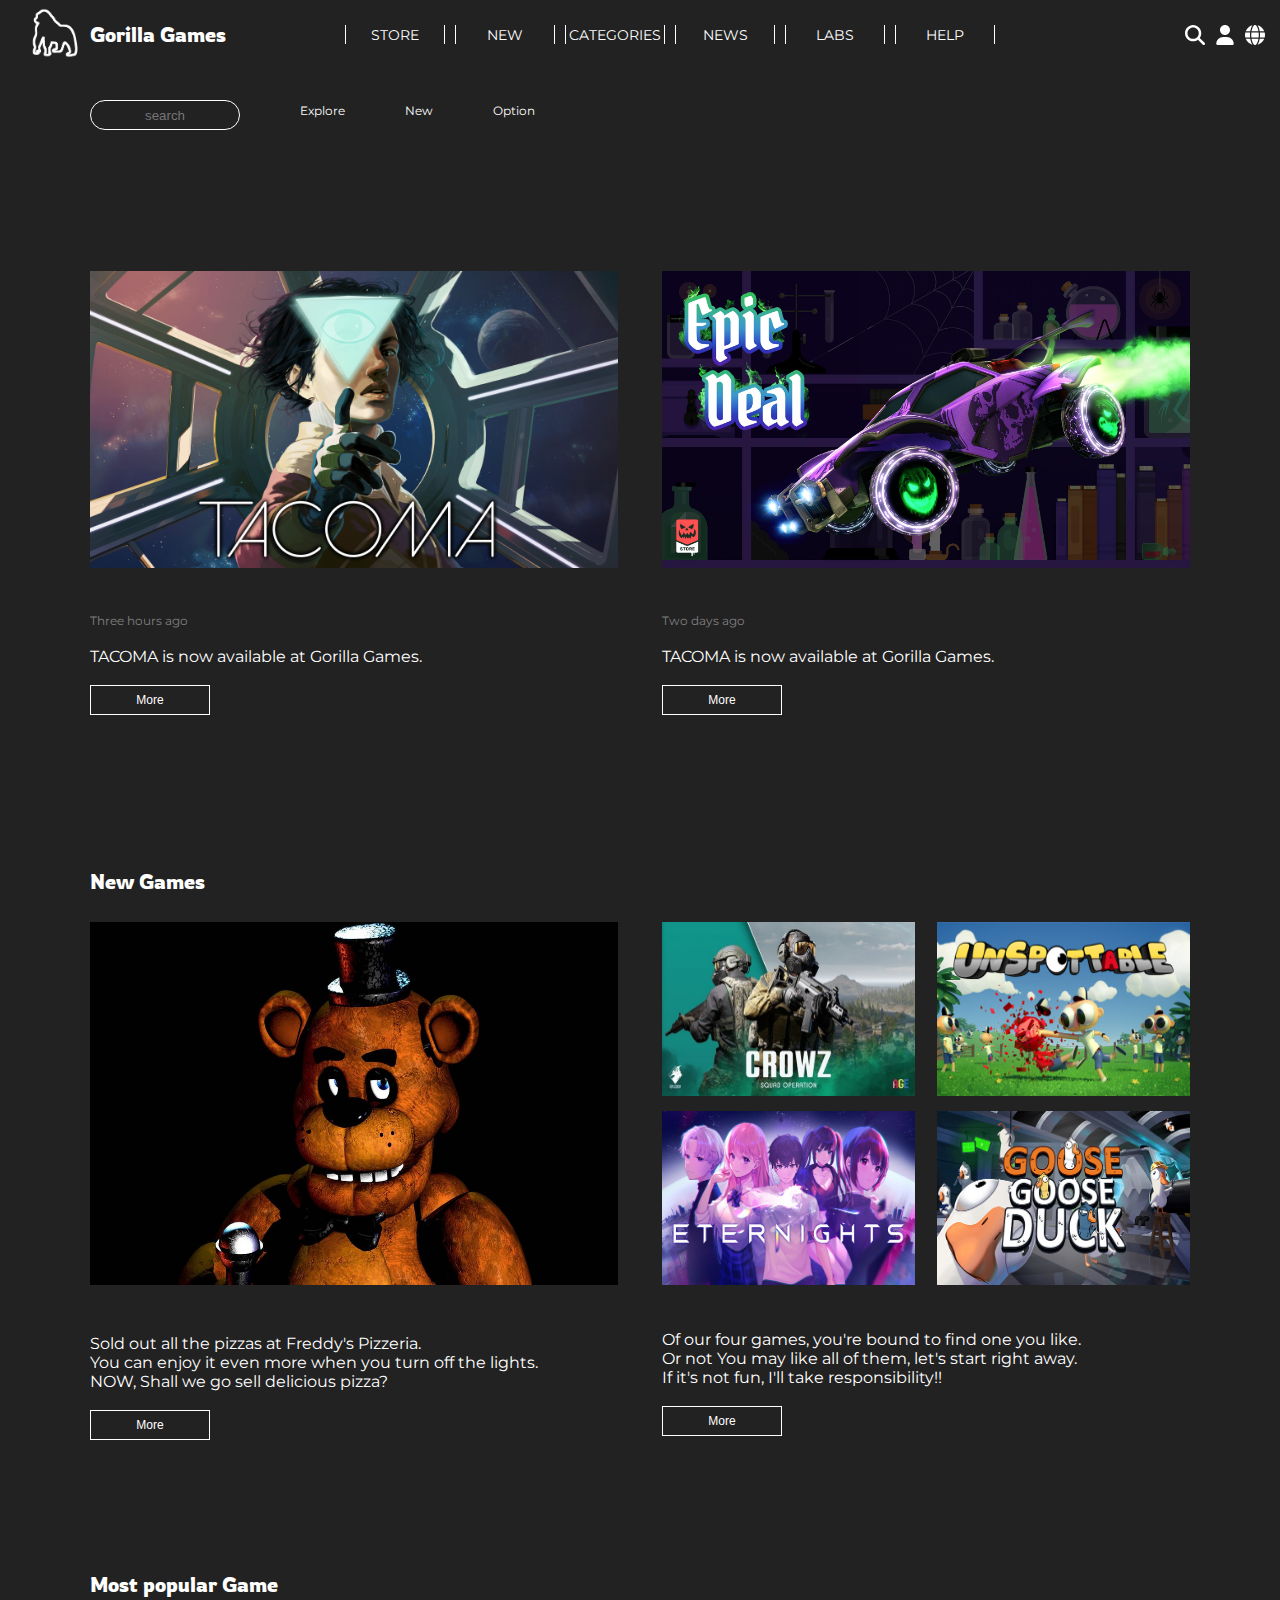
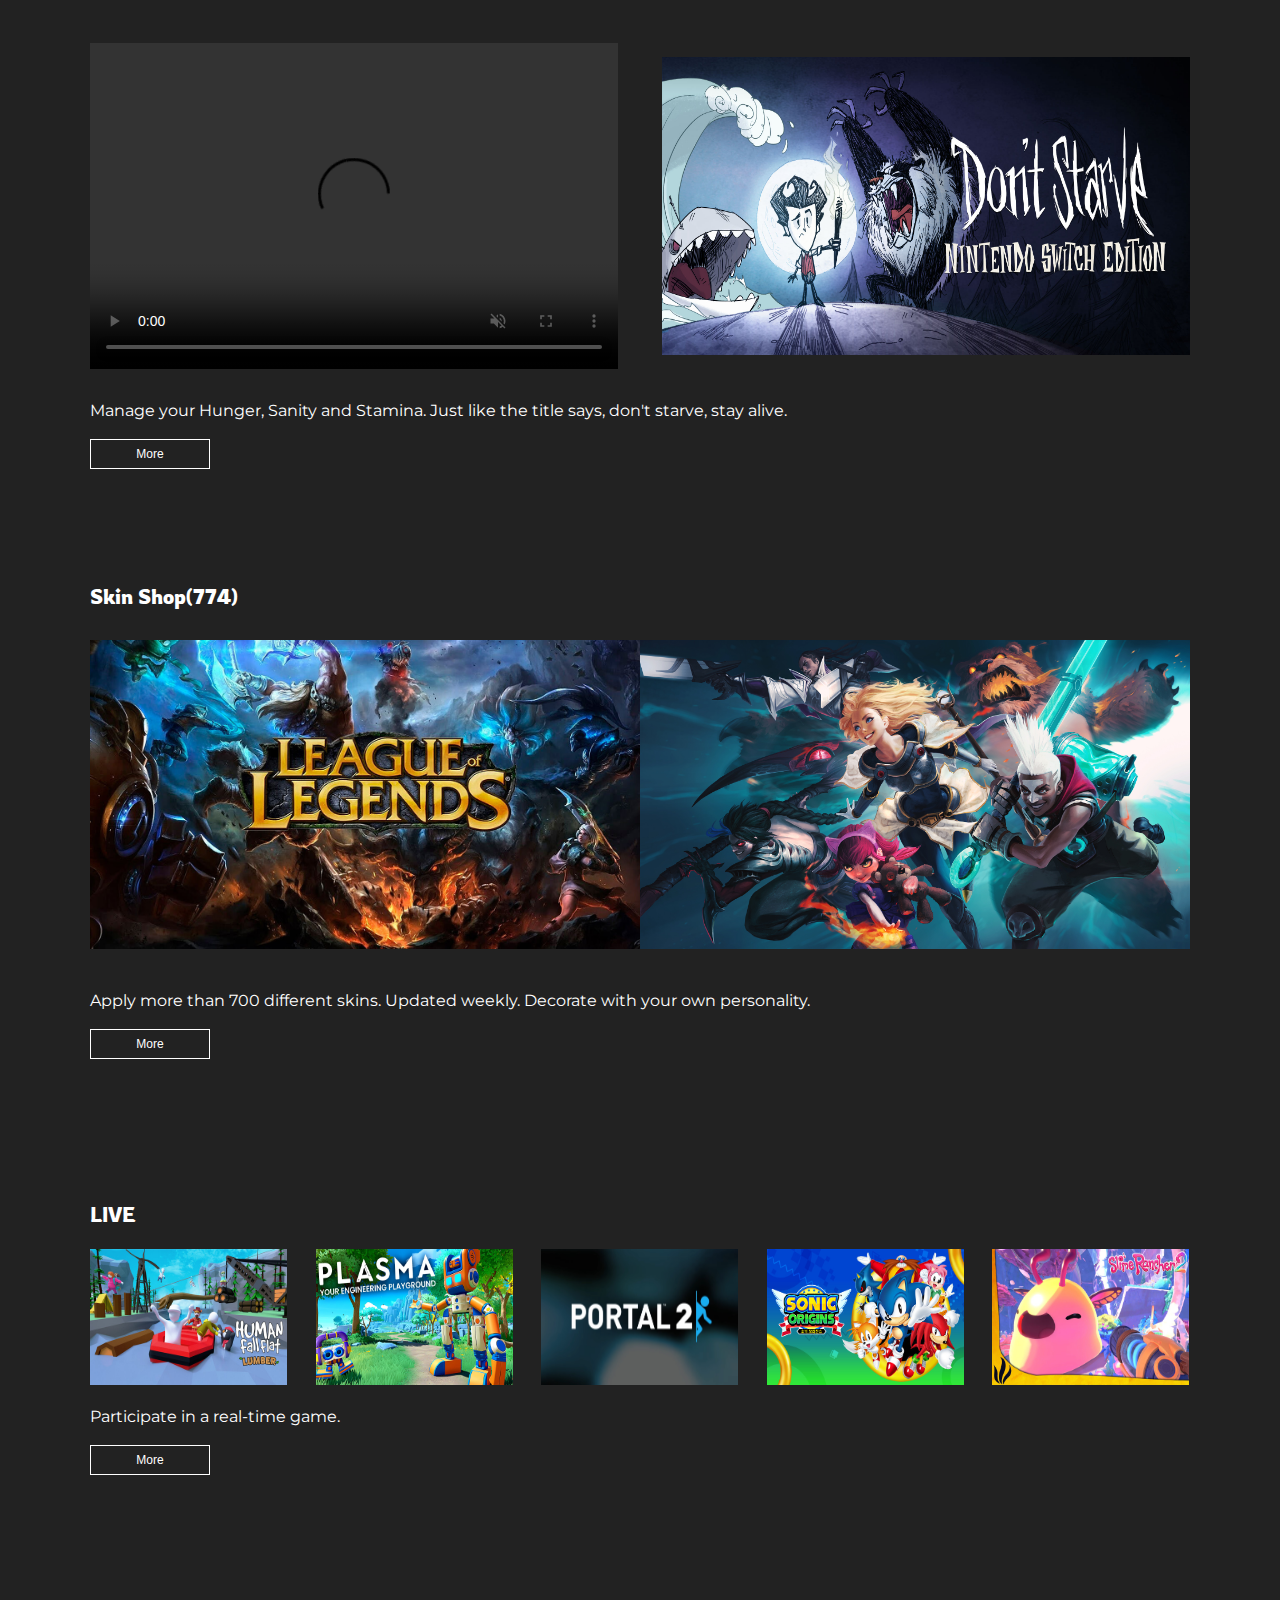
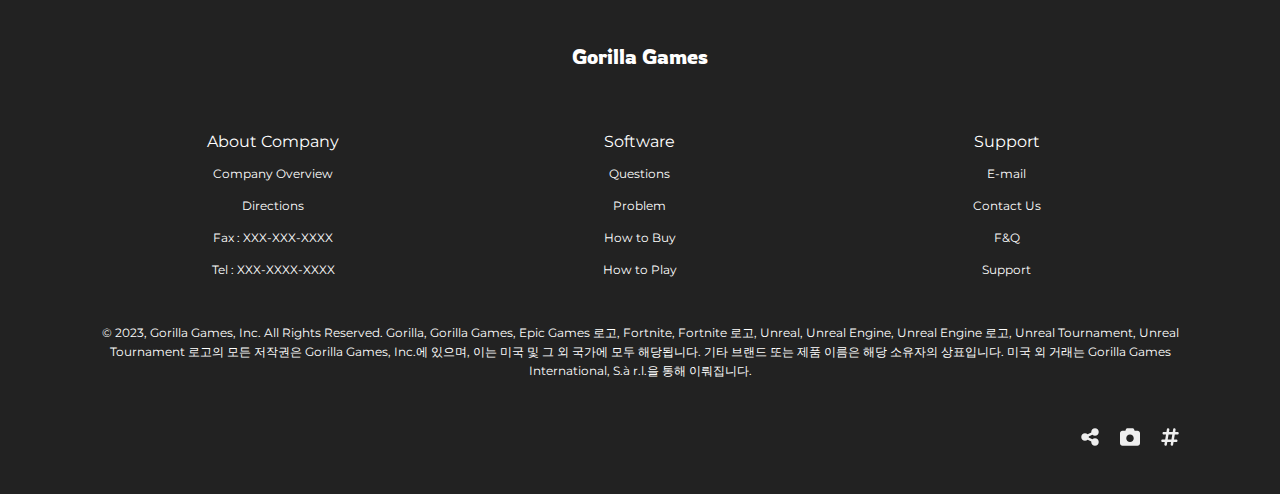
==== commit 1c9164d6: "i" ====
--- a/index.html
+++ b/index.html
@@ -23,19 +23,19 @@
 
     <header>
         <div id="headerlogo">
-            <a href="#" >
+            <a href="https://rlaensk.github.io/project4/" >
                 <img src="img/logoo.png" alt="gorilla" id="logo">
             </a>
-            <a href="#" >
+            <a href="https://rlaensk.github.io/project4/" >
                 <p class="head_20 logotitle">Gorilla Games</p>
             </a>
         </div>
         <ul>
             <li class="topmenu">
-                <a href="#" class="mainW_16 hoverB">STORE</a>
+                <a href="https://geunyoungkim1998.github.io/project4_G/sub1.html" class="mainW_16 hoverB">STORE</a>
             </li>
             <li  class="topmenu">
-                <a href="#" class="mainW_16 hoverB">NEW</a>
+                <a href="https://geunyoungkim1998.github.io/project4_G/sub1.html" class="mainW_16 hoverB">NEW</a>
                 <ul class="hiddenmenu mainB_16">
                     <li>Sale</li>
                     <li>Event</li>
@@ -43,7 +43,7 @@
                 </ul>
             </li>
             <li class="topmenu">
-                <a href="#" class="mainW_16 hoverB">CATEGORIES</a>
+                <a href="https://geunyoungkim1998.github.io/project4_G/sub1.html" class="mainW_16 hoverB">CATEGORIES</a>
                 <ul class="hiddenmenu mainB_16">
                     <li>2D</li>
                     <li>3D</li> 
@@ -57,13 +57,13 @@
                 </ul>
             </li>
             <li class="topmenu">
-                <a href="#" class="mainW_16 hoverB">NEWS</a>
-            </li>
-            <li class="topmenu">
-                <a href="#" class="mainW_16 hoverB">LABS</a>
-            </li>
-            <li class="topmenu">
-                <a href="#" class="mainW_16 hoverB">HELP</a>
+                <a href="https://jyj147.github.io/team/" class="mainW_16 hoverB">NEWS</a>
+            </li>
+            <li class="topmenu">
+                <a href="https://jyj147.github.io/team/" class="mainW_16 hoverB">LABS</a>
+            </li>
+            <li class="topmenu">
+                <a href="https://jyj147.github.io/team/" class="mainW_16 hoverB">HELP</a>
                 <ul class="hiddenmenu mainB_16">
                     <li>Contact us</li>
                     <li>E-mail</li>
@@ -80,15 +80,21 @@
         </div>
         <div id="minimenu">
             <div>
-                <img src="img/Hicon1.png" alt="home">
+                <a href="https://rlaensk.github.io/project4/">
+                    <img src="img/Hicon1.png" alt="home">
+                </a>
                 <p class="mainW_12">HOME</p>
             </div>
             <div>
-                <img src="img/Hicon14.png" alt="home">
+                <a href="https://geunyoungkim1998.github.io/project4_G/sub1.html">
+                    <img src="img/Hicon14.png" alt="home">
+                </a>
                 <p class="mainW_12">SHOP</p>
             </div>
             <div>
-                <img src="img/Hicon8.png" alt="home">
+                <a href="https://jyj147.github.io/team/">
+                    <img src="img/Hicon8.png" alt="home">
+                </a>
                 <p class="mainBl_12">NEWS</p>
             </div>
             <div>   
